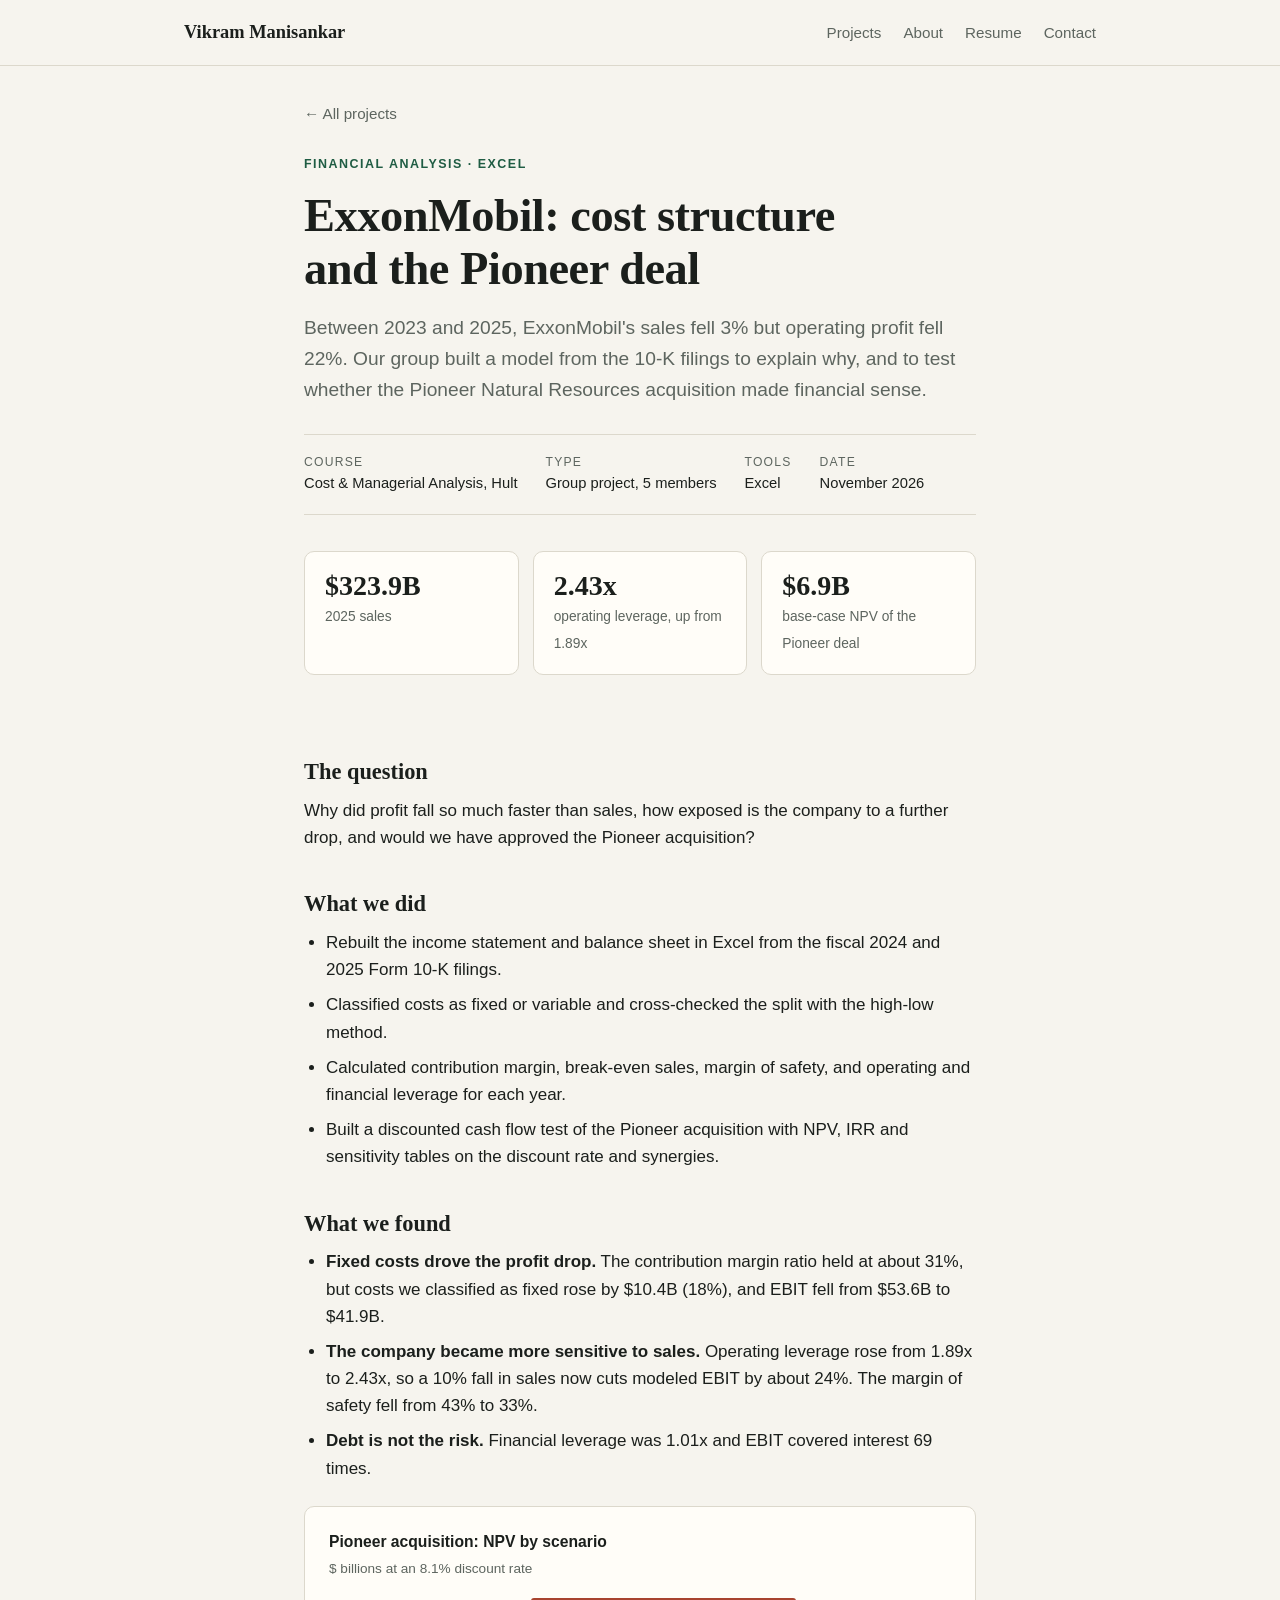
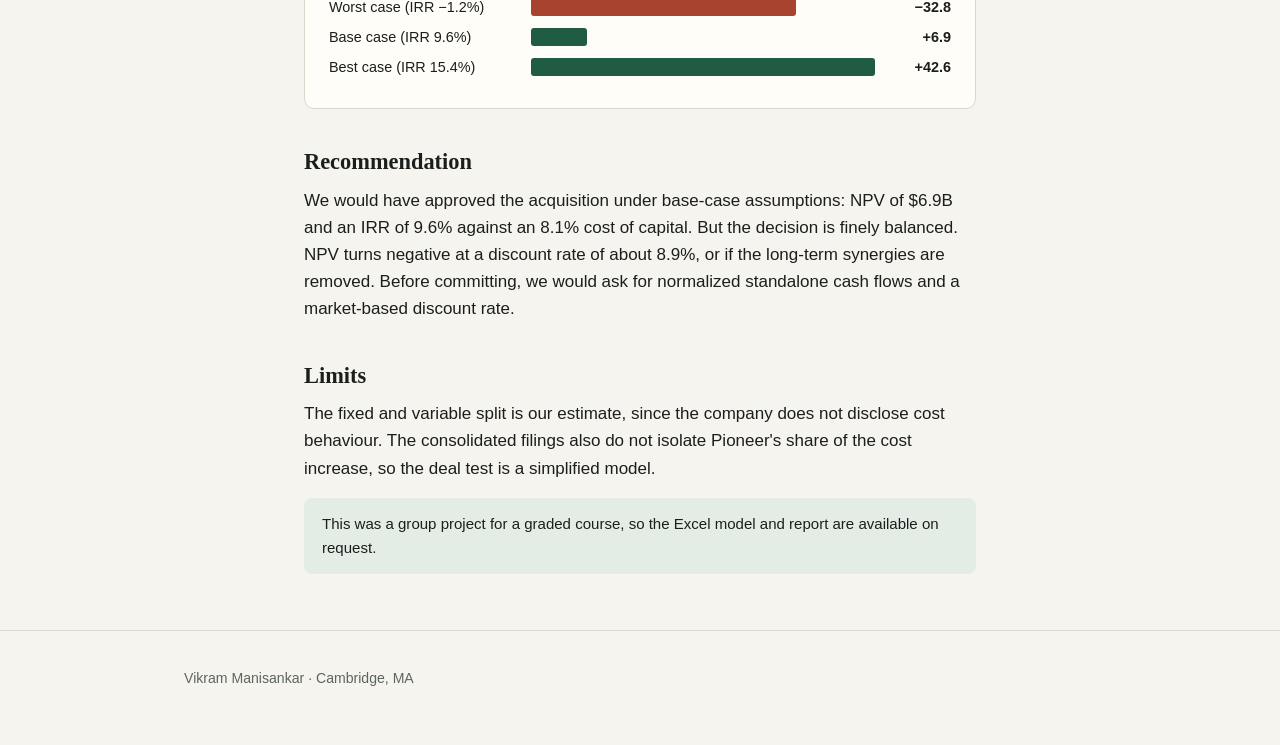
==== projects/exxon-pioneer.html @ 4032c8e9 "Add files via upload" ====
<!doctype html>
<html lang="en">
<head>
<meta charset="utf-8">
<meta name="viewport" content="width=device-width, initial-scale=1">
<title>ExxonMobil: cost structure and the Pioneer deal | Vikram Manisankar</title>
<meta name="description" content="A cost, leverage and NPV model of ExxonMobil built from 10-K filings.">
<link rel="stylesheet" href="../assets/style.css">
</head>
<body>

<header class="site-header">
  <div class="wrap">
    <a class="brand" href="../index.html">Vikram Manisankar</a>
    <nav>
      <a href="../index.html#projects">Projects</a>
      <a href="../index.html#about">About</a>
      <a href="../files/Vikram-Manisankar-Resume.pdf">Resume</a>
      <a href="../index.html#contact">Contact</a>
    </nav>
  </div>
</header>

<main class="wrap narrow">
  <a class="back" href="../index.html#projects">← All projects</a>

  <div class="project-head">
    <div class="eyebrow">Financial analysis · Excel</div>
    <h1>ExxonMobil: cost structure and the Pioneer deal</h1>
    <p class="lede">Between 2023 and 2025, ExxonMobil's sales fell 3% but operating profit fell 22%. Our group built a model from the 10-K filings to explain why, and to test whether the Pioneer Natural Resources acquisition made financial sense.</p>
    <div class="meta">
      <div><span>Course</span>Cost &amp; Managerial Analysis, Hult</div>
      <div><span>Type</span>Group project, 5 members</div>
      <div><span>Tools</span>Excel</div>
      <div><span>Date</span>November 2026</div>
    </div>
  </div>

  <div class="stats">
    <div class="stat"><b>$323.9B</b><span>2025 sales</span></div>
    <div class="stat"><b>2.43x</b><span>operating leverage, up from 1.89x</span></div>
    <div class="stat"><b>$6.9B</b><span>base-case NPV of the Pioneer deal</span></div>
  </div>

  <div class="prose">
    <h2>The question</h2>
    <p>Why did profit fall so much faster than sales, how exposed is the company to a further drop, and would we have approved the Pioneer acquisition?</p>

    <h2>What we did</h2>
    <ul>
      <li>Rebuilt the income statement and balance sheet in Excel from the fiscal 2024 and 2025 Form 10-K filings.</li>
      <li>Classified costs as fixed or variable and cross-checked the split with the high-low method.</li>
      <li>Calculated contribution margin, break-even sales, margin of safety, and operating and financial leverage for each year.</li>
      <li>Built a discounted cash flow test of the Pioneer acquisition with NPV, IRR and sensitivity tables on the discount rate and synergies.</li>
    </ul>

    <h2>What we found</h2>
    <ul>
      <li><b>Fixed costs drove the profit drop.</b> The contribution margin ratio held at about 31%, but costs we classified as fixed rose by $10.4B (18%), and EBIT fell from $53.6B to $41.9B.</li>
      <li><b>The company became more sensitive to sales.</b> Operating leverage rose from 1.89x to 2.43x, so a 10% fall in sales now cuts modeled EBIT by about 24%. The margin of safety fell from 43% to 33%.</li>
      <li><b>Debt is not the risk.</b> Financial leverage was 1.01x and EBIT covered interest 69 times.</li>
    </ul>

    <div class="chart">
      <h4>Pioneer acquisition: NPV by scenario</h4>
      <p class="note">$ billions at an 8.1% discount rate</p>
      <div class="bar-row"><div class="lbl">Worst case (IRR −1.2%)</div><div class="track"><div class="bar neg" style="width:77%"></div></div><div class="val">−32.8</div></div>
      <div class="bar-row"><div class="lbl">Base case (IRR 9.6%)</div><div class="track"><div class="bar" style="width:16.2%"></div></div><div class="val">+6.9</div></div>
      <div class="bar-row"><div class="lbl">Best case (IRR 15.4%)</div><div class="track"><div class="bar" style="width:100%"></div></div><div class="val">+42.6</div></div>
    </div>

    <h2>Recommendation</h2>
    <p>We would have approved the acquisition under base-case assumptions: NPV of $6.9B and an IRR of 9.6% against an 8.1% cost of capital. But the decision is finely balanced. NPV turns negative at a discount rate of about 8.9%, or if the long-term synergies are removed. Before committing, we would ask for normalized standalone cash flows and a market-based discount rate.</p>

    <h2>Limits</h2>
    <p>The fixed and variable split is our estimate, since the company does not disclose cost behaviour. The consolidated filings also do not isolate Pioneer's share of the cost increase, so the deal test is a simplified model.</p>

    <p class="callout">This was a group project for a graded course, so the Excel model and report are available on request.</p>
  </div>
</main>

<footer><div class="wrap">Vikram Manisankar · Cambridge, MA</div></footer>
</body>
</html>
---- assets/style.css ----
:root {
  --bg: #f6f4ee;
  --surface: #fffdf8;
  --ink: #1b1f1c;
  --muted: #5d655f;
  --line: #dcd8cc;
  --accent: #1f5c43;
  --accent-soft: #e3ede6;
  --bar-2: #b9c4bc;
  --neg: #a8432f;
  --serif: "Iowan Old Style", "Palatino Linotype", Palatino, Georgia, serif;
  --sans: -apple-system, BlinkMacSystemFont, "Segoe UI", Roboto, Helvetica, Arial, sans-serif;
}
@media (prefers-color-scheme: dark) {
  :root {
    --bg: #111513;
    --surface: #181d1a;
    --ink: #ecefe9;
    --muted: #9aa49d;
    --line: #2b322e;
    --accent: #86cfa9;
    --accent-soft: #1c2a23;
    --bar-2: #47524b;
    --neg: #e08a74;
  }
}
* { box-sizing: border-box; }
html { scroll-behavior: smooth; }
body {
  margin: 0;
  background: var(--bg);
  color: var(--ink);
  font-family: var(--sans);
  font-size: 17px;
  line-height: 1.6;
  -webkit-font-smoothing: antialiased;
}
a { color: var(--accent); text-underline-offset: 3px; }
.wrap { max-width: 960px; margin: 0 auto; padding: 0 24px; }
.narrow { max-width: 720px; }

/* Header */
.site-header { border-bottom: 1px solid var(--line); }
.site-header .wrap {
  display: flex; justify-content: space-between; align-items: center;
  gap: 16px; padding-top: 18px; padding-bottom: 18px; flex-wrap: wrap;
}
.brand { font-family: var(--serif); font-size: 1.15rem; font-weight: 600; color: var(--ink); text-decoration: none; }
.site-header nav { display: flex; gap: 22px; flex-wrap: wrap; }
.site-header nav a { color: var(--muted); text-decoration: none; font-size: 0.95rem; }
.site-header nav a:hover { color: var(--accent); }

/* Type */
h1, h2, h3 { font-family: var(--serif); font-weight: 600; line-height: 1.15; text-wrap: balance; margin: 0; }
h1 { font-size: clamp(2.3rem, 6vw, 3.6rem); letter-spacing: -0.01em; }
h2 { font-size: 1.7rem; margin-bottom: 20px; }
h3 { font-size: 1.25rem; }
p { margin: 0 0 16px; }
.eyebrow {
  font-size: 0.78rem; letter-spacing: 0.12em; text-transform: uppercase;
  color: var(--accent); font-weight: 600; margin-bottom: 14px;
}
.lede { font-size: 1.2rem; color: var(--muted); max-width: 40em; }
section { padding: 64px 0; border-bottom: 1px solid var(--line); }
section:last-of-type { border-bottom: 0; }

/* Hero */
.hero { padding: 88px 0 72px; }
.hero h1 { margin-bottom: 22px; }
.actions { display: flex; gap: 12px; flex-wrap: wrap; margin-top: 28px; }
.btn {
  display: inline-block; padding: 11px 20px; border-radius: 6px;
  border: 1px solid var(--accent); color: var(--accent);
  text-decoration: none; font-weight: 600; font-size: 0.95rem;
}
.btn.primary { background: var(--accent); color: var(--bg); }
.btn:hover { opacity: 0.85; }

/* Project list */
.projects { display: grid; gap: 18px; }
.card {
  display: grid; grid-template-columns: 1fr auto; gap: 8px 28px; align-items: start;
  background: var(--surface); border: 1px solid var(--line); border-radius: 10px;
  padding: 26px 28px; text-decoration: none; color: inherit;
  transition: border-color 0.15s, transform 0.15s;
}
.card:hover { border-color: var(--accent); transform: translateY(-2px); }
.card .tag { font-size: 0.78rem; letter-spacing: 0.1em; text-transform: uppercase; color: var(--accent); font-weight: 600; }
.card h3 { margin: 6px 0 8px; }
.card p { color: var(--muted); margin: 0; }
.card .tools { margin-top: 12px; font-size: 0.88rem; color: var(--muted); }
.card .figure { text-align: right; min-width: 130px; }
.card .figure b { display: block; font-family: var(--serif); font-size: 2rem; line-height: 1.1; font-variant-numeric: tabular-nums; }
.card .figure span { font-size: 0.82rem; color: var(--muted); }

/* About */
.two-col { display: grid; grid-template-columns: 1.1fr 1fr; gap: 48px; }
.timeline { list-style: none; margin: 0; padding: 0; }
.timeline li { padding: 14px 0; border-top: 1px solid var(--line); }
.timeline li:first-child { border-top: 0; padding-top: 0; }
.timeline b { display: block; }
.timeline span { color: var(--muted); font-size: 0.92rem; }
.skills { display: flex; flex-wrap: wrap; gap: 8px; padding: 0; margin: 18px 0 0; list-style: none; }
.skills li { background: var(--accent-soft); color: var(--accent); border-radius: 999px; padding: 4px 13px; font-size: 0.88rem; font-weight: 500; }

/* Contact */
.contact-links { display: flex; gap: 28px; flex-wrap: wrap; font-size: 1.05rem; }

/* Project page */
.back { display: inline-block; margin: 36px 0 28px; color: var(--muted); text-decoration: none; font-size: 0.95rem; }
.back:hover { color: var(--accent); }
.project-head h1 { font-size: clamp(2rem, 5vw, 2.9rem); margin-bottom: 18px; }
.meta { display: flex; flex-wrap: wrap; gap: 8px 28px; padding: 18px 0; margin: 28px 0 0; border-top: 1px solid var(--line); border-bottom: 1px solid var(--line); font-size: 0.92rem; }
.meta div span { display: block; color: var(--muted); font-size: 0.76rem; letter-spacing: 0.1em; text-transform: uppercase; }
.stats { display: grid; grid-template-columns: repeat(auto-fit, minmax(150px, 1fr)); gap: 14px; margin: 36px 0; }
.stat { background: var(--surface); border: 1px solid var(--line); border-radius: 10px; padding: 18px 20px; }
.stat b { display: block; font-family: var(--serif); font-size: 1.75rem; line-height: 1.15; font-variant-numeric: tabular-nums; }
.stat span { color: var(--muted); font-size: 0.86rem; }
.prose { padding: 8px 0 40px; }
.prose h2 { font-size: 1.4rem; margin: 40px 0 12px; }
.prose ul, .prose ol { padding-left: 22px; margin: 0 0 16px; }
.prose li { margin-bottom: 8px; }

/* Bar chart */
.chart { background: var(--surface); border: 1px solid var(--line); border-radius: 10px; padding: 22px 24px; margin: 24px 0; }
.chart h4 { margin: 0 0 4px; font-family: var(--sans); font-size: 0.98rem; }
.chart .note { color: var(--muted); font-size: 0.85rem; margin: 0 0 16px; }
.bar-row { display: grid; grid-template-columns: 190px 1fr 64px; align-items: center; gap: 12px; margin: 7px 0; font-size: 0.9rem; }
.bar-row .track { height: 18px; }
.bar-row .bar { height: 100%; background: var(--accent); border-radius: 3px; min-width: 2px; }
.bar-row .bar.alt { background: var(--bar-2); }
.bar-row .bar.neg { background: var(--neg); }
.bar-row .val { font-variant-numeric: tabular-nums; font-weight: 600; text-align: right; }
.bar-group { padding: 8px 0; border-top: 1px solid var(--line); }
.bar-group:first-of-type { border-top: 0; }
.legend { display: flex; gap: 18px; font-size: 0.84rem; color: var(--muted); margin-top: 12px; }
.legend i { display: inline-block; width: 11px; height: 11px; border-radius: 2px; background: var(--accent); margin-right: 6px; }
.legend i.alt { background: var(--bar-2); }

.table-scroll { overflow-x: auto; margin: 20px 0; }
table { border-collapse: collapse; width: 100%; font-size: 0.94rem; }
th, td { text-align: left; padding: 9px 12px; border-bottom: 1px solid var(--line); }
th { font-size: 0.76rem; letter-spacing: 0.08em; text-transform: uppercase; color: var(--muted); font-weight: 600; }
td.num, th.num { text-align: right; font-variant-numeric: tabular-nums; }

.files { list-style: none; padding: 0; margin: 0; display: grid; gap: 10px; }
.files a { display: flex; justify-content: space-between; gap: 16px; background: var(--surface); border: 1px solid var(--line); border-radius: 8px; padding: 13px 18px; text-decoration: none; font-weight: 500; }
.files a:hover { border-color: var(--accent); }
.files a span { color: var(--muted); font-weight: 400; font-size: 0.88rem; white-space: nowrap; }
.callout { background: var(--accent-soft); border-radius: 8px; padding: 14px 18px; font-size: 0.94rem; }

footer { padding: 36px 0 56px; color: var(--muted); font-size: 0.88rem; border-top: 1px solid var(--line); }

@media (max-width: 700px) {
  body { font-size: 16px; }
  .wrap { padding: 0 16px; }
  .hero { padding: 56px 0 48px; }
  section { padding: 48px 0; }
  .two-col { grid-template-columns: 1fr; gap: 36px; }
  .card { grid-template-columns: 1fr; padding: 22px 20px; }
  .card .figure { text-align: left; margin-top: 10px; }
  .bar-row { grid-template-columns: 1fr 56px; }
  .bar-row .lbl { grid-column: 1 / -1; margin-bottom: -4px; }
}
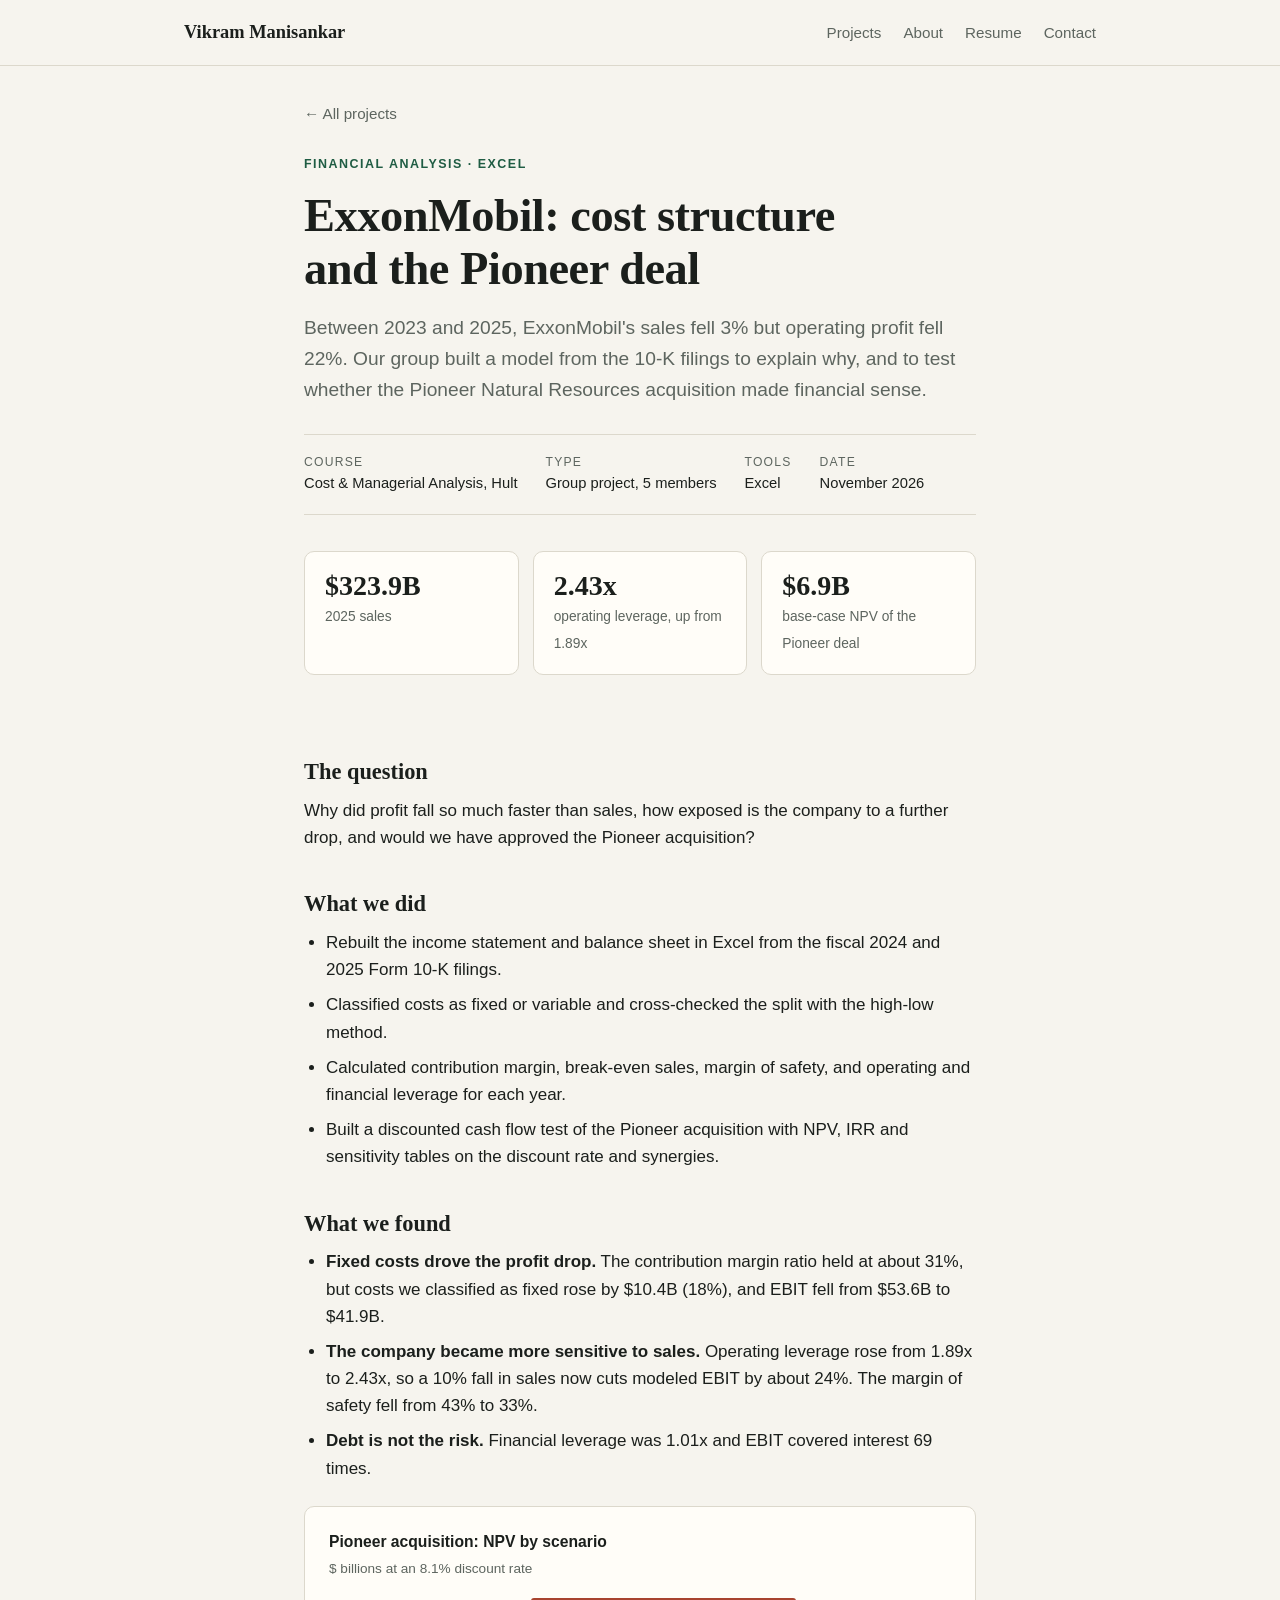
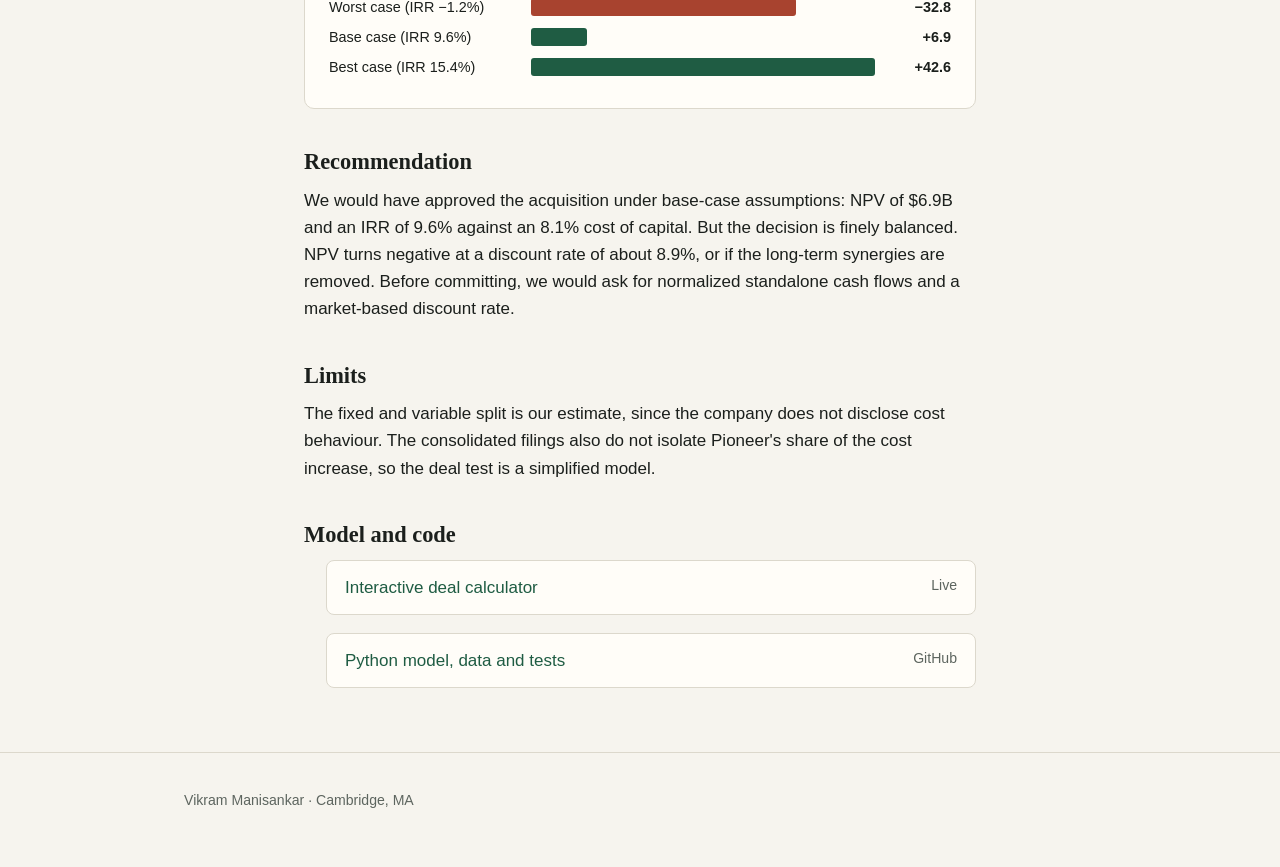
==== commit 90962e42: "Add files via upload" ====
--- a/projects/exxon-pioneer.html
+++ b/projects/exxon-pioneer.html
@@ -75,7 +75,11 @@
     <h2>Limits</h2>
     <p>The fixed and variable split is our estimate, since the company does not disclose cost behaviour. The consolidated filings also do not isolate Pioneer's share of the cost increase, so the deal test is a simplified model.</p>
 
-    <p class="callout">This was a group project for a graded course, so the Excel model and report are available on request.</p>
+    <h2>Model and code</h2>
+    <ul class="files">
+      <li><a href="https://vikrammanisankar26-cpu.github.io/exxon-pioneer-valuation/">Interactive deal calculator <span>Live</span></a></li>
+      <li><a href="https://github.com/vikrammanisankar26-cpu/exxon-pioneer-valuation">Python model, data and tests <span>GitHub</span></a></li>
+    </ul>
   </div>
 </main>
 
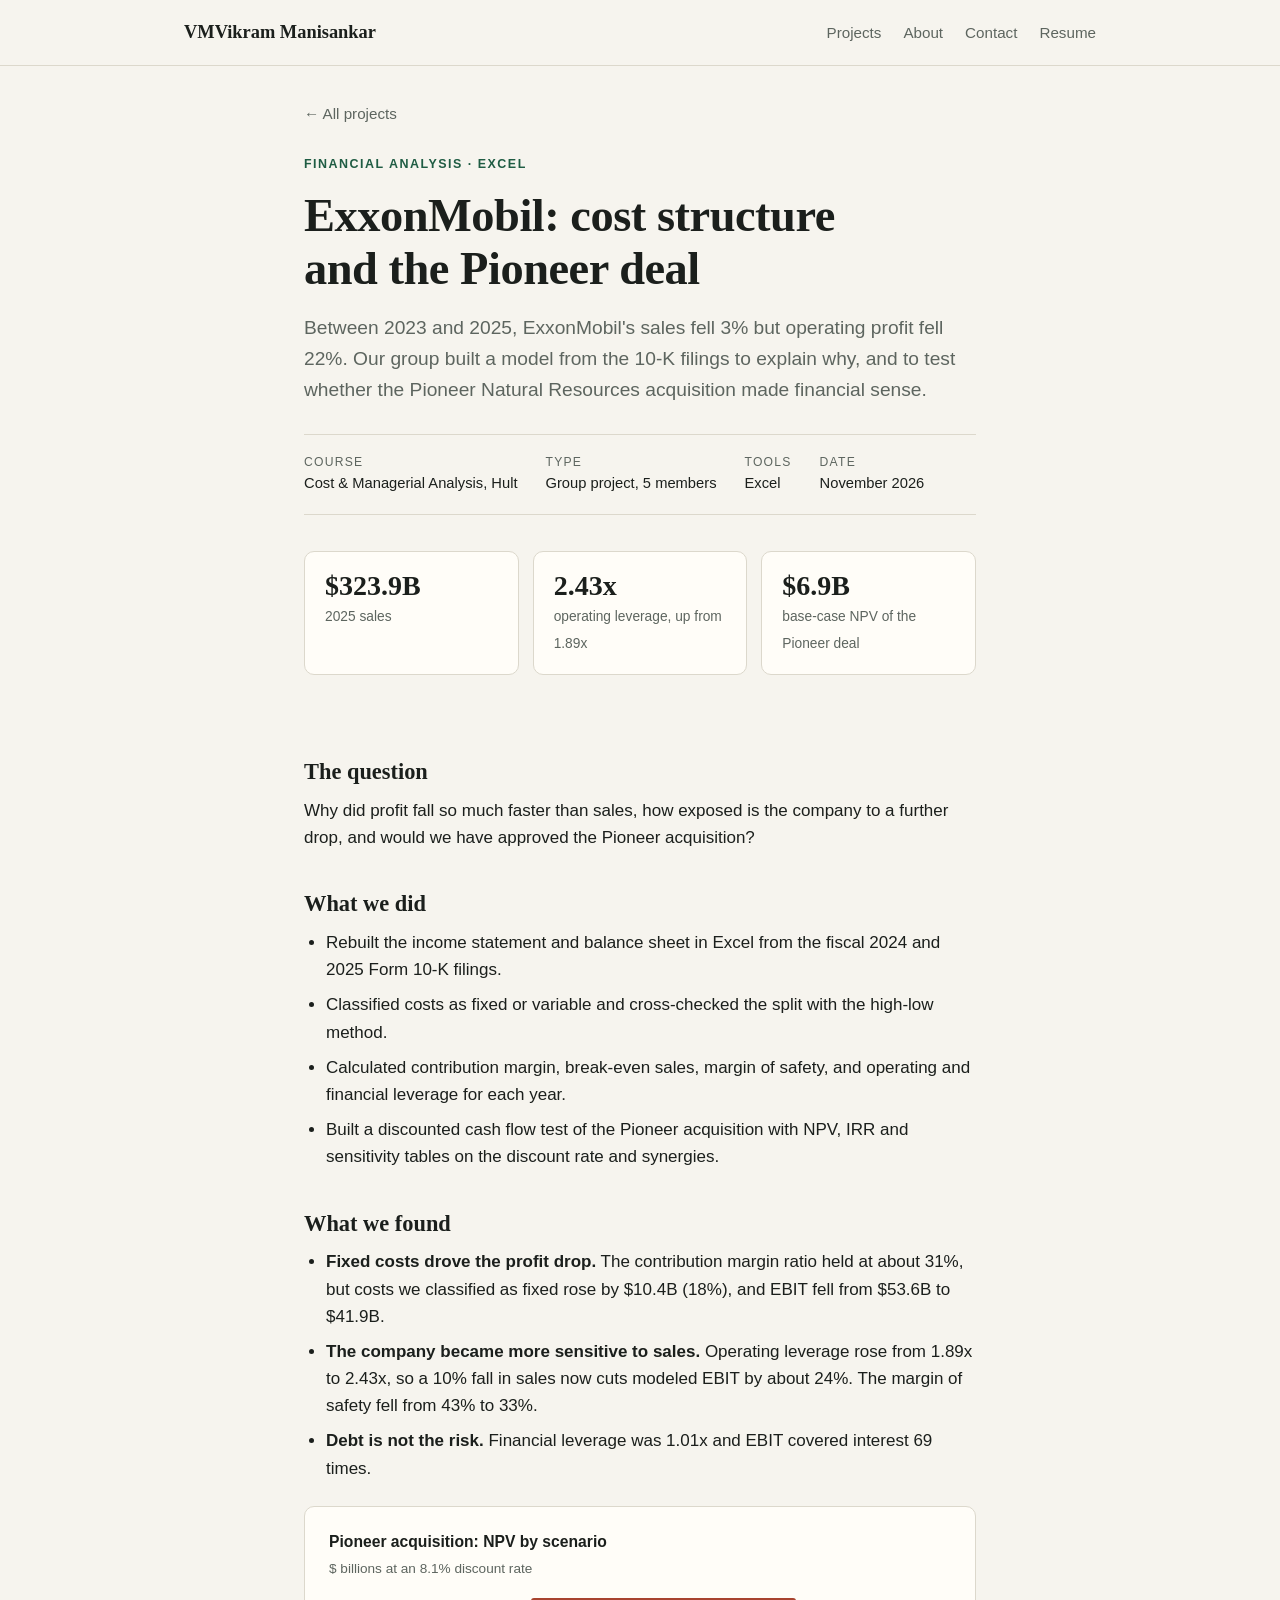
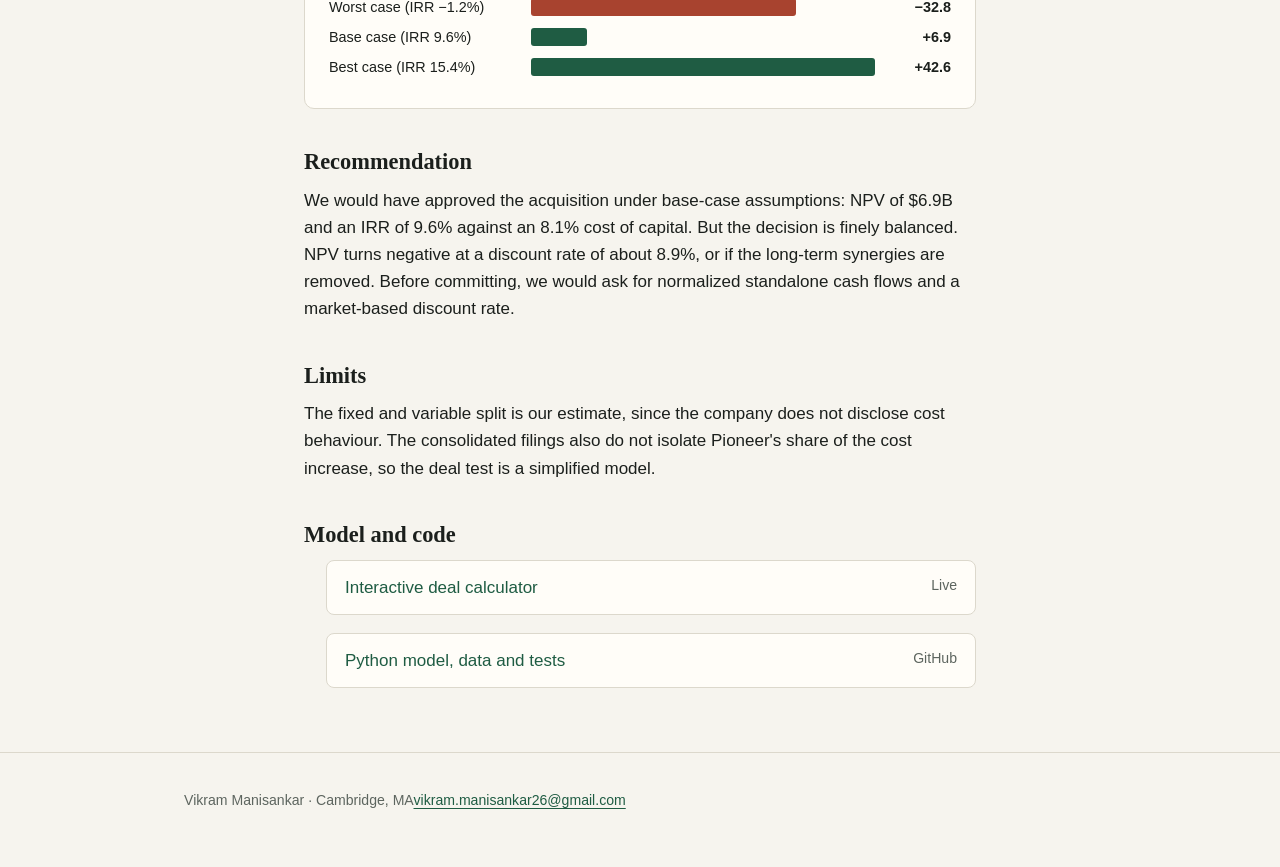
==== commit db83a7cd: "Add files via upload" ====
--- a/projects/exxon-pioneer.html
+++ b/projects/exxon-pioneer.html
@@ -5,18 +5,19 @@
 <meta name="viewport" content="width=device-width, initial-scale=1">
 <title>ExxonMobil: cost structure and the Pioneer deal | Vikram Manisankar</title>
 <meta name="description" content="A cost, leverage and NPV model of ExxonMobil built from 10-K filings.">
+<link rel="icon" href="data:image/svg+xml,%3Csvg xmlns='http://www.w3.org/2000/svg' viewBox='0 0 64 64'%3E%3Crect width='64' height='64' rx='14' fill='%231f5c43'/%3E%3Ctext x='32' y='42' font-family='Arial,Helvetica,sans-serif' font-size='26' font-weight='800' fill='%23f6f4ee' text-anchor='middle'%3EVM%3C/text%3E%3C/svg%3E">
 <link rel="stylesheet" href="../assets/style.css">
 </head>
 <body>
 
 <header class="site-header">
   <div class="wrap">
-    <a class="brand" href="../index.html">Vikram Manisankar</a>
+    <a class="brand" href="../index.html"><span class="mono">VM</span>Vikram Manisankar</a>
     <nav>
       <a href="../index.html#projects">Projects</a>
       <a href="../index.html#about">About</a>
-      <a href="../files/Vikram-Manisankar-Resume.pdf">Resume</a>
       <a href="../index.html#contact">Contact</a>
+      <a class="pill" href="../files/Vikram-Manisankar-Resume.pdf">Resume</a>
     </nav>
   </div>
 </header>
@@ -83,6 +84,6 @@
   </div>
 </main>
 
-<footer><div class="wrap">Vikram Manisankar · Cambridge, MA</div></footer>
+<footer><div class="wrap"><span>Vikram Manisankar · Cambridge, MA</span><a href="mailto:vikram.manisankar26@gmail.com">vikram.manisankar26@gmail.com</a></div></footer>
 </body>
 </html>
